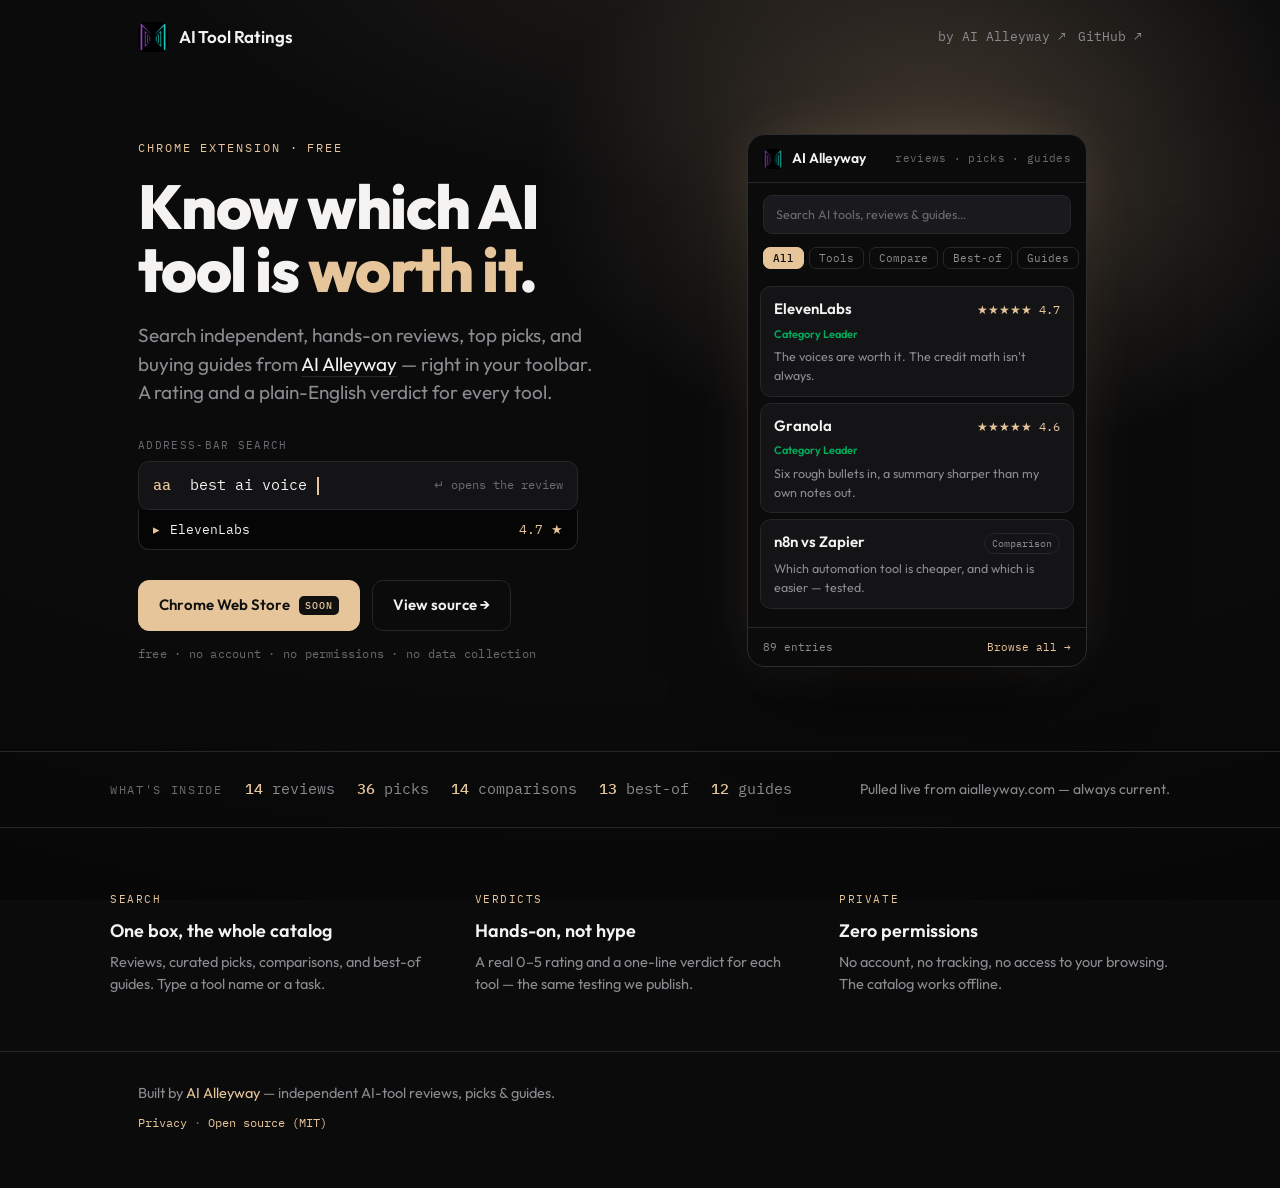
==== docs/index.html @ 55603eea "fix(landing): filter chips — no-wrap + tighten (Best-of broke at its hyphen) 'Best-of' was breaking " ====
<!DOCTYPE html>
<html lang="en">
  <head>
    <meta charset="UTF-8" />
    <meta name="viewport" content="width=device-width, initial-scale=1.0" />
    <title>AI Tool Ratings — a free Chrome extension by AI Alleyway</title>
    <meta
      name="description"
      content="Search independent AI-tool reviews, top picks, and buying guides from your Chrome toolbar. Hands-on ratings and verdicts, zero tracking. Free, by AI Alleyway."
    />
    <link rel="icon" href="assets/logo.png" />
    <meta property="og:title" content="AI Tool Ratings — free Chrome extension" />
    <meta property="og:description" content="Independent AI-tool reviews, picks, and guides, one click away in Chrome. Free, by AI Alleyway." />
    <link rel="preconnect" href="https://fonts.googleapis.com" />
    <link rel="preconnect" href="https://fonts.gstatic.com" crossorigin />
    <link
      href="https://fonts.googleapis.com/css2?family=Outfit:wght@400;500;600;700;800&family=IBM+Plex+Mono:wght@400;500&display=swap"
      rel="stylesheet"
    />
    <style>
      :root {
        --void: #0b0b0c;
        --deep: #050506;
        --panel: #141417;
        --panel-2: #1a1a1e;
        --line: #26262b;
        --polar: #f4f3f1;
        --ash: #8b8b90;
        --ash-dim: #6a6a6f;
        --amber: #e7c59a;
        --green: #00ac5c;
        --sans: "Outfit", ui-sans-serif, system-ui, -apple-system, "Segoe UI", Roboto, sans-serif;
        --mono: "IBM Plex Mono", ui-monospace, "SF Mono", Menlo, Consolas, monospace;
      }
      * { box-sizing: border-box; margin: 0; padding: 0; }
      html { scroll-behavior: smooth; }
      body {
        font-family: var(--sans);
        color: var(--polar);
        /* The streetlight: one warm amber pool over the product (upper-right),
           a faint spill from top, and a vignette pulling the corners into night. */
        background:
          radial-gradient(46% 44% at 74% 20%, rgba(231, 197, 154, 0.26), rgba(231, 197, 154, 0.07) 46%, transparent 70%),
          radial-gradient(80% 50% at 60% -8%, rgba(231, 197, 154, 0.10), transparent 60%),
          radial-gradient(150% 120% at 50% 8%, transparent 54%, rgba(0, 0, 0, 0.6)),
          var(--void);
        background-attachment: fixed;
        min-height: 100vh;
        -webkit-font-smoothing: antialiased;
        text-rendering: optimizeLegibility;
        line-height: 1.5;
      }
      a { color: var(--amber); text-decoration: none; }
      a:hover { text-decoration: underline; text-underline-offset: 3px; }
      .wrap { max-width: 1060px; margin: 0 auto; padding: 0 28px; }
      .mono { font-family: var(--mono); }
      .eyebrow {
        font-family: var(--mono);
        font-size: 12px;
        letter-spacing: 0.16em;
        text-transform: uppercase;
        color: var(--amber);
      }

      /* ---- nav ---- */
      nav {
        display: flex; align-items: center; gap: 12px;
        max-width: 1060px; margin: 0 auto; padding: 22px 28px;
      }
      .brand { display: flex; align-items: center; gap: 11px; }
      .brand img { width: 30px; height: 30px; border-radius: 8px; }
      .brand b { font-weight: 600; font-size: 17px; letter-spacing: -0.01em; }
      nav .spacer { flex: 1; }
      nav .navlink { font-family: var(--mono); font-size: 13px; color: var(--ash); }
      nav .navlink:hover { color: var(--polar); text-decoration: none; }

      /* ---- hero ---- */
      .hero { display: grid; grid-template-columns: 1.05fr 0.95fr; gap: 56px; align-items: center; padding: 60px 0 40px; }
      .hero h1 {
        font-weight: 800; font-size: clamp(38px, 5.4vw, 62px); line-height: 1.02;
        letter-spacing: -0.025em; margin: 18px 0 0;
      }
      .hero h1 .lit { color: var(--amber); }
      .hero .sub { color: var(--ash); font-size: 19px; max-width: 460px; margin-top: 20px; }
      .hero .sub a { color: var(--polar); border-bottom: 1px solid var(--line); }

      /* omnibox demo — the one interaction unique to this extension */
      .omni { margin-top: 30px; max-width: 440px; }
      .omni .cap { font-family: var(--mono); font-size: 11px; letter-spacing: 0.12em; text-transform: uppercase; color: var(--ash-dim); margin-bottom: 8px; }
      .omni .bar {
        display: flex; align-items: center; gap: 10px;
        background: var(--panel); border: 1px solid var(--line); border-radius: 11px;
        padding: 12px 14px; font-family: var(--mono); font-size: 15px;
      }
      .omni .kbd { color: var(--amber); font-weight: 500; }
      .omni .typed { color: var(--polar); }
      .omni .caret { width: 2px; height: 18px; background: var(--amber); display: inline-block; animation: blink 1.1s steps(1) infinite; }
      .omni .hint { margin-left: auto; color: var(--ash-dim); font-size: 12px; }
      .omni .drop {
        border: 1px solid var(--line); border-top: none;
        border-radius: 0 0 11px 11px; background: var(--deep);
        padding: 10px 14px; display: flex; align-items: center; gap: 10px;
        font-family: var(--mono); font-size: 13px;
      }
      .omni .drop .go { color: var(--amber); }
      .omni .drop .nm { color: var(--polar); }
      .omni .drop .sc { color: var(--amber); margin-left: auto; }
      .omni .drop .vd { color: var(--ash); }

      .cta { display: flex; gap: 12px; flex-wrap: wrap; margin-top: 30px; align-items: center; }
      .btn {
        display: inline-flex; align-items: center; gap: 9px;
        padding: 13px 20px; border-radius: 11px; font-weight: 600; font-size: 15px;
        border: 1px solid var(--line);
      }
      .btn--primary { background: var(--amber); color: #101010; border-color: var(--amber); }
      .btn--primary .tag {
        font-family: var(--mono); font-size: 10px; letter-spacing: 0.1em; font-weight: 500;
        background: #101010; color: var(--amber); padding: 2px 6px; border-radius: 5px;
      }
      .btn--ghost { color: var(--polar); }
      .btn--ghost:hover { border-color: var(--ash); text-decoration: none; }
      .microline { font-family: var(--mono); font-size: 12px; color: var(--ash-dim); margin-top: 14px; letter-spacing: 0.02em; }

      /* ---- popup product mock (lit by the streetlight) ---- */
      .stage { display: flex; justify-content: center; }
      .popup {
        width: 340px; background: var(--void);
        border: 1px solid #2c2c32; border-radius: 18px; overflow: hidden;
        box-shadow: 0 40px 90px -30px rgba(0, 0, 0, 0.9), 0 0 60px -18px rgba(231, 197, 154, 0.28);
      }
      .popup .ph { display: flex; align-items: center; gap: 9px; padding: 13px 15px; border-bottom: 1px solid var(--line); }
      .popup .ph img { width: 20px; height: 20px; border-radius: 6px; }
      .popup .ph b { font-size: 14px; font-weight: 600; }
      .popup .ph .r { margin-left: auto; font-family: var(--mono); font-size: 10.5px; color: var(--ash-dim); letter-spacing: 0.03em; }
      .popup .search { margin: 12px 15px 0; padding: 9px 12px; border: 1px solid var(--line); border-radius: 9px; background: var(--panel-2); color: var(--ash-dim); font-size: 12.5px; }
      .popup .chips { display: flex; gap: 5px; padding: 13px 15px 5px; }
      .popup .chip {
        font-family: var(--mono); font-size: 10.5px; line-height: 1;
        padding: 5px 9px; border-radius: 7px; border: 1px solid var(--line);
        color: var(--ash); white-space: nowrap;
      }
      .popup .chip.on { background: var(--amber); border-color: var(--amber); color: #101010; font-weight: 500; }
      .popup .cards { padding: 6px 12px 12px; }
      .card { border: 1px solid var(--line); border-radius: 11px; background: var(--panel); padding: 11px 13px; margin: 6px 0; }
      .card .row { display: flex; align-items: baseline; justify-content: space-between; gap: 8px; }
      .card .nm { font-weight: 600; font-size: 15px; }
      .card .rt { font-family: var(--mono); font-size: 12px; color: var(--amber); white-space: nowrap; }
      .card .lbl { color: var(--green); font-size: 11px; font-weight: 600; margin-top: 5px; }
      .card .tag { font-family: var(--mono); font-size: 10px; color: var(--ash); border: 1px solid var(--line); border-radius: 999px; padding: 2px 7px; }
      .card .vd { color: var(--ash); font-size: 12.5px; margin-top: 5px; }
      .popup .pf { display: flex; justify-content: space-between; align-items: center; padding: 11px 15px; border-top: 1px solid var(--line); font-family: var(--mono); font-size: 11px; }
      .popup .pf .c { color: var(--ash); }
      .popup .pf .b { color: var(--amber); }

      /* ---- taxonomy band (the real product structure) ---- */
      .band { border-top: 1px solid var(--line); border-bottom: 1px solid var(--line); margin-top: 44px; }
      .band .inner { display: flex; flex-wrap: wrap; align-items: baseline; gap: 10px 22px; padding: 26px 0; }
      .band .lead { font-family: var(--mono); font-size: 12px; letter-spacing: 0.14em; text-transform: uppercase; color: var(--ash-dim); }
      .band .stat { font-family: var(--mono); font-size: 15px; color: var(--polar); }
      .band .stat b { color: var(--amber); font-weight: 500; }
      .band .stat .u { color: var(--ash); }
      .band .note { margin-left: auto; font-size: 14px; color: var(--ash); }

      /* ---- value row ---- */
      .values { display: grid; grid-template-columns: repeat(3, 1fr); gap: 34px; padding: 56px 0; }
      .value .k { font-family: var(--mono); font-size: 11px; letter-spacing: 0.14em; text-transform: uppercase; color: var(--amber); }
      .value h3 { font-size: 18px; font-weight: 600; margin-top: 10px; }
      .value p { color: var(--ash); font-size: 14.5px; margin-top: 7px; }

      /* ---- footer ---- */
      footer { border-top: 1px solid var(--line); padding: 30px 0 56px; color: var(--ash); font-size: 14.5px; }
      footer .fl { display: flex; flex-wrap: wrap; gap: 8px 18px; align-items: center; }
      footer .fl .sep { color: var(--ash-dim); }
      footer .meta { margin-top: 10px; font-family: var(--mono); font-size: 12px; color: var(--ash-dim); }

      /* ---- motion ---- */
      @keyframes blink { 0%, 50% { opacity: 1; } 51%, 100% { opacity: 0; } }
      @keyframes rise { from { opacity: 0; transform: translateY(14px); } to { opacity: 1; transform: none; } }
      .rise { animation: rise 0.7s cubic-bezier(0.2, 0.7, 0.2, 1) both; }
      .d1 { animation-delay: 0.05s; } .d2 { animation-delay: 0.13s; } .d3 { animation-delay: 0.21s; } .d4 { animation-delay: 0.29s; }
      :focus-visible { outline: 2px solid var(--amber); outline-offset: 3px; border-radius: 4px; }
      @media (prefers-reduced-motion: reduce) {
        .rise { animation: none; }
        .omni .caret { animation: none; }
        html { scroll-behavior: auto; }
      }

      /* ---- responsive ---- */
      @media (max-width: 860px) {
        .hero { grid-template-columns: 1fr; gap: 44px; padding: 40px 0 24px; }
        .stage { order: -1; }
        .values { grid-template-columns: 1fr; gap: 26px; padding: 44px 0; }
        .band .note { margin-left: 0; width: 100%; }
      }
    </style>
  </head>
  <body>
    <nav>
      <span class="brand"><img src="assets/logo.png" alt="AI Alleyway" /><b>AI Tool Ratings</b></span>
      <span class="spacer"></span>
      <a class="navlink" href="https://aialleyway.com">by AI Alleyway ↗</a>
      <a class="navlink" href="https://github.com/ai-alleyway/ai-tool-ratings">GitHub ↗</a>
    </nav>

    <main class="wrap">
      <section class="hero">
        <div class="hero-copy">
          <p class="eyebrow rise d1">Chrome extension · Free</p>
          <h1 class="rise d1">Know which AI tool is <span class="lit">worth it</span>.</h1>
          <p class="sub rise d2">
            Search independent, hands-on reviews, top picks, and buying guides from
            <a href="https://aialleyway.com">AI Alleyway</a> — right in your toolbar. A rating and a
            plain-English verdict for every tool.
          </p>

          <div class="omni rise d3">
            <p class="cap">Address-bar search</p>
            <div class="bar">
              <span class="kbd">aa</span><span class="typed">&nbsp;best ai voice</span><span class="caret"></span>
              <span class="hint">↵ opens the review</span>
            </div>
            <div class="drop">
              <span class="go">▸</span><span class="nm">ElevenLabs</span>
              <span class="sc">4.7 ★</span>
            </div>
          </div>

          <div class="cta rise d4">
            <span class="btn btn--primary">Chrome Web Store <span class="tag">SOON</span></span>
            <a class="btn btn--ghost" href="https://github.com/ai-alleyway/ai-tool-ratings">View source →</a>
          </div>
          <p class="microline rise d4">free · no account · no permissions · no data collection</p>
        </div>

        <div class="stage rise d3">
          <div class="popup" role="img" aria-label="The AI Tool Ratings popup: search results with ratings and verdicts.">
            <div class="ph">
              <img src="assets/logo.png" alt="" />
              <b>AI Alleyway</b>
              <span class="r">reviews · picks · guides</span>
            </div>
            <div class="search">Search AI tools, reviews &amp; guides…</div>
            <div class="chips">
              <span class="chip on">All</span><span class="chip">Tools</span><span class="chip">Compare</span><span class="chip">Best-of</span><span class="chip">Guides</span>
            </div>
            <div class="cards">
              <div class="card">
                <div class="row"><span class="nm">ElevenLabs</span><span class="rt">★★★★★ 4.7</span></div>
                <div class="lbl">Category Leader</div>
                <div class="vd">The voices are worth it. The credit math isn't always.</div>
              </div>
              <div class="card">
                <div class="row"><span class="nm">Granola</span><span class="rt">★★★★★ 4.6</span></div>
                <div class="lbl">Category Leader</div>
                <div class="vd">Six rough bullets in, a summary sharper than my own notes out.</div>
              </div>
              <div class="card">
                <div class="row"><span class="nm">n8n vs Zapier</span><span class="tag">Comparison</span></div>
                <div class="vd">Which automation tool is cheaper, and which is easier — tested.</div>
              </div>
            </div>
            <div class="pf"><span class="c">89 entries</span><span class="b">Browse all →</span></div>
          </div>
        </div>
      </section>
    </main>

    <section class="band">
      <div class="wrap inner">
        <span class="lead">What's inside</span>
        <span class="stat"><b>14</b> <span class="u">reviews</span></span>
        <span class="stat"><b>36</b> <span class="u">picks</span></span>
        <span class="stat"><b>14</b> <span class="u">comparisons</span></span>
        <span class="stat"><b>13</b> <span class="u">best-of</span></span>
        <span class="stat"><b>12</b> <span class="u">guides</span></span>
        <span class="note">Pulled live from aialleyway.com — always current.</span>
      </div>
    </section>

    <section class="wrap values">
      <div class="value">
        <p class="k">Search</p>
        <h3>One box, the whole catalog</h3>
        <p>Reviews, curated picks, comparisons, and best-of guides. Type a tool name or a task.</p>
      </div>
      <div class="value">
        <p class="k">Verdicts</p>
        <h3>Hands-on, not hype</h3>
        <p>A real 0–5 rating and a one-line verdict for each tool — the same testing we publish.</p>
      </div>
      <div class="value">
        <p class="k">Private</p>
        <h3>Zero permissions</h3>
        <p>No account, no tracking, no access to your browsing. The catalog works offline.</p>
      </div>
    </section>

    <footer>
      <div class="wrap">
        <div class="fl">
          <span>Built by <a href="https://aialleyway.com">AI Alleyway</a> — independent AI-tool reviews, picks &amp; guides.</span>
        </div>
        <p class="meta">
          <a href="https://github.com/ai-alleyway/ai-tool-ratings/blob/main/PRIVACY.md">Privacy</a>
          <span> · </span>
          <a href="https://github.com/ai-alleyway/ai-tool-ratings">Open source (MIT)</a>
        </p>
      </div>
    </footer>
  </body>
</html>
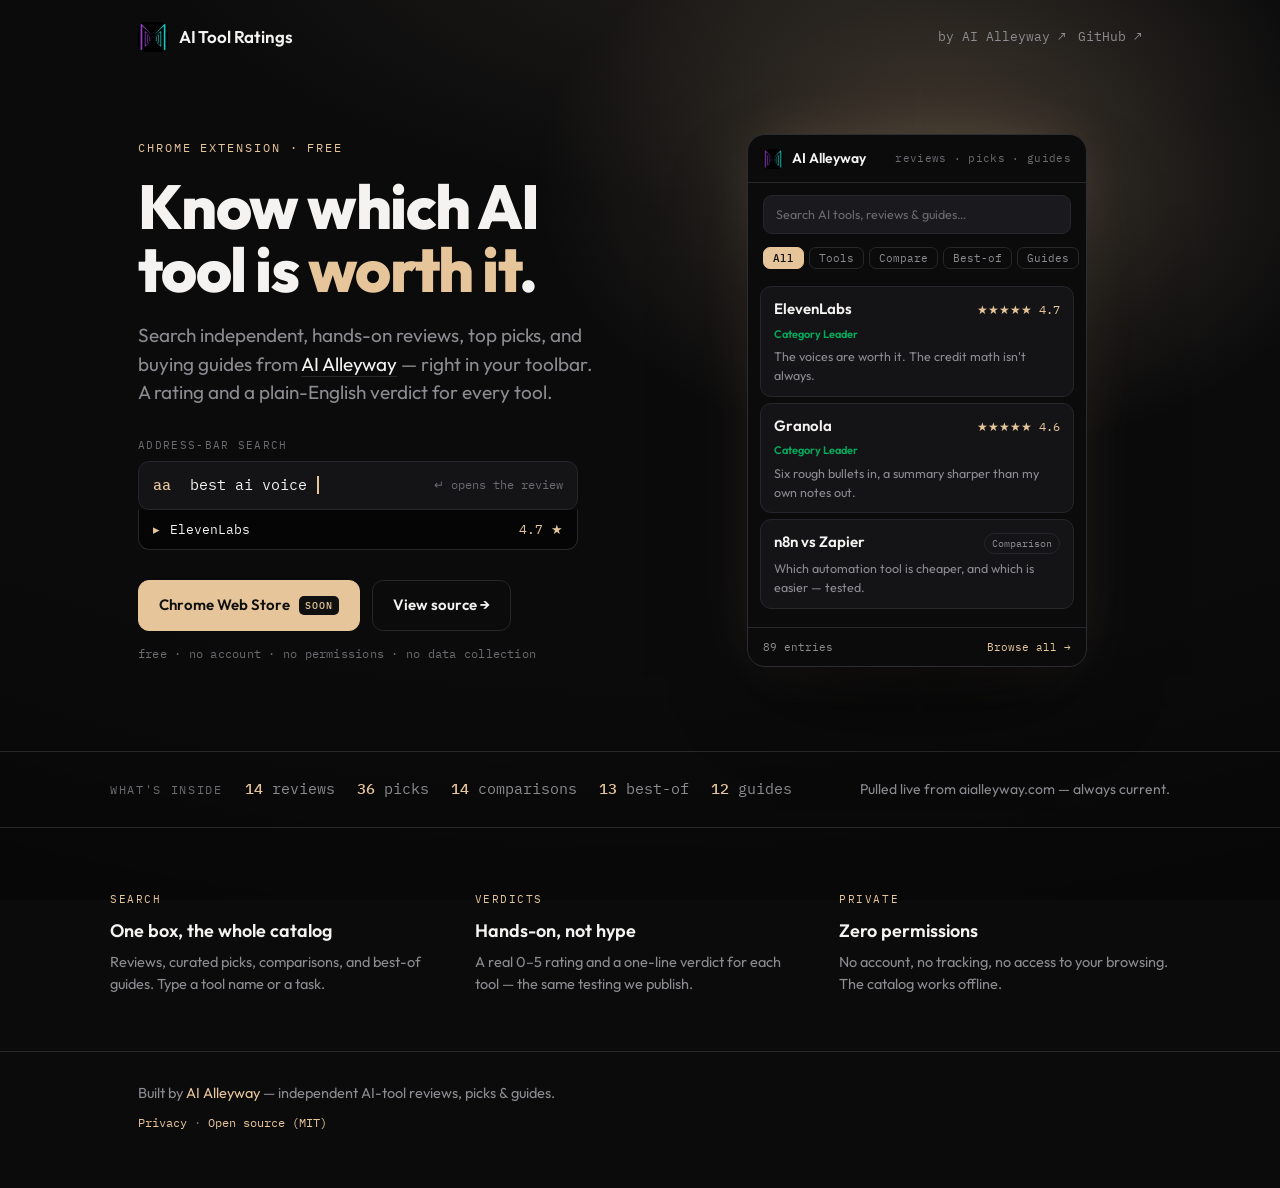
==== commit 8e59aca6: "fix(landing): responsive — nav wrap, product order, popup overflow Mobile fixes: wordmark + nav link" ====
--- a/docs/index.html
+++ b/docs/index.html
@@ -69,9 +69,9 @@
       }
       .brand { display: flex; align-items: center; gap: 11px; }
       .brand img { width: 30px; height: 30px; border-radius: 8px; }
-      .brand b { font-weight: 600; font-size: 17px; letter-spacing: -0.01em; }
+      .brand b { font-weight: 600; font-size: 17px; letter-spacing: -0.01em; white-space: nowrap; }
       nav .spacer { flex: 1; }
-      nav .navlink { font-family: var(--mono); font-size: 13px; color: var(--ash); }
+      nav .navlink { font-family: var(--mono); font-size: 13px; color: var(--ash); white-space: nowrap; }
       nav .navlink:hover { color: var(--polar); text-decoration: none; }
 
       /* ---- hero ---- */
@@ -125,7 +125,7 @@
       /* ---- popup product mock (lit by the streetlight) ---- */
       .stage { display: flex; justify-content: center; }
       .popup {
-        width: 340px; background: var(--void);
+        width: min(340px, 100%); background: var(--void);
         border: 1px solid #2c2c32; border-radius: 18px; overflow: hidden;
         box-shadow: 0 40px 90px -30px rgba(0, 0, 0, 0.9), 0 0 60px -18px rgba(231, 197, 154, 0.28);
       }
@@ -188,10 +188,20 @@
 
       /* ---- responsive ---- */
       @media (max-width: 860px) {
-        .hero { grid-template-columns: 1fr; gap: 44px; padding: 40px 0 24px; }
-        .stage { order: -1; }
+        .hero { grid-template-columns: 1fr; gap: 38px; padding: 30px 0 24px; }
+        .stage { justify-content: flex-start; }
         .values { grid-template-columns: 1fr; gap: 26px; padding: 44px 0; }
+        .band .inner { gap: 8px 18px; }
         .band .note { margin-left: 0; width: 100%; }
+      }
+      @media (max-width: 540px) {
+        .wrap { padding: 0 20px; }
+        nav { padding: 18px 20px; gap: 10px; }
+        nav .navlink.byaa { display: none; }
+        .hero h1 { font-size: clamp(32px, 8.5vw, 42px); }
+        .hero .sub, .omni { max-width: 100%; }
+        .brand img { width: 26px; height: 26px; }
+        .brand b { font-size: 16px; }
       }
     </style>
   </head>
@@ -199,7 +209,7 @@
     <nav>
       <span class="brand"><img src="assets/logo.png" alt="AI Alleyway" /><b>AI Tool Ratings</b></span>
       <span class="spacer"></span>
-      <a class="navlink" href="https://aialleyway.com">by AI Alleyway ↗</a>
+      <a class="navlink byaa" href="https://aialleyway.com">by AI Alleyway ↗</a>
       <a class="navlink" href="https://github.com/ai-alleyway/ai-tool-ratings">GitHub ↗</a>
     </nav>
 
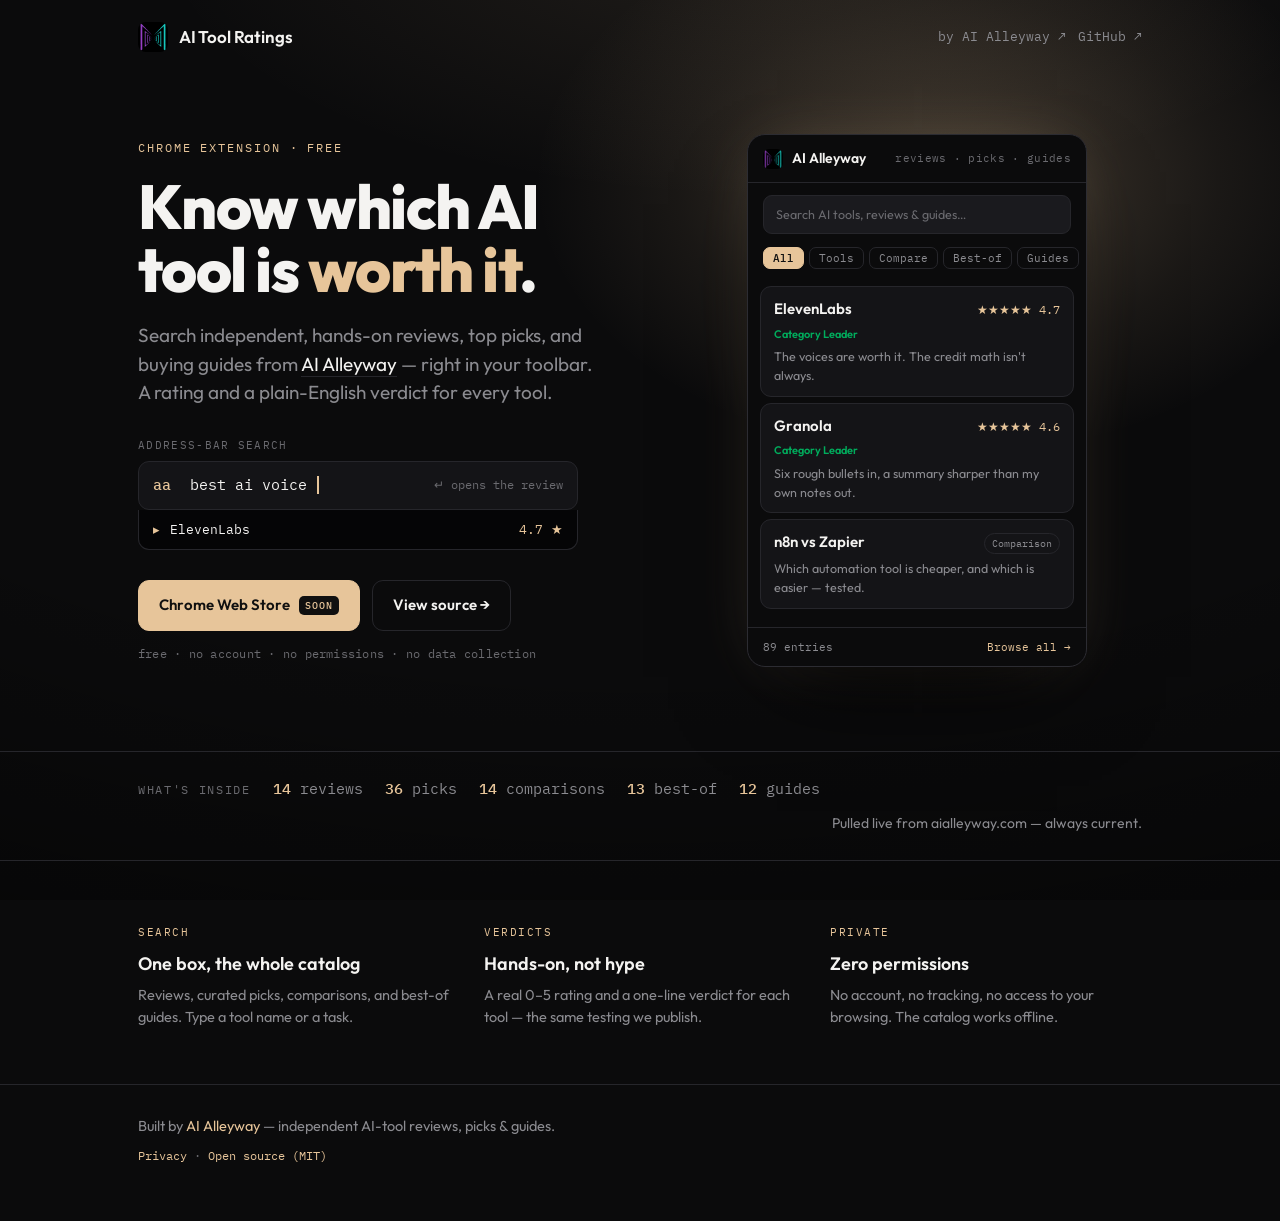
==== commit fa4adeea: "fix(landing): restore left padding on band + value sections (specificity trap) .band .inner and .val" ====
--- a/docs/index.html
+++ b/docs/index.html
@@ -93,7 +93,7 @@
         padding: 12px 14px; font-family: var(--mono); font-size: 15px;
       }
       .omni .kbd { color: var(--amber); font-weight: 500; }
-      .omni .typed { color: var(--polar); }
+      .omni .typed { color: var(--polar); white-space: nowrap; }
       .omni .caret { width: 2px; height: 18px; background: var(--amber); display: inline-block; animation: blink 1.1s steps(1) infinite; }
       .omni .hint { margin-left: auto; color: var(--ash-dim); font-size: 12px; }
       .omni .drop {
@@ -155,7 +155,9 @@
 
       /* ---- taxonomy band (the real product structure) ---- */
       .band { border-top: 1px solid var(--line); border-bottom: 1px solid var(--line); margin-top: 44px; }
-      .band .inner { display: flex; flex-wrap: wrap; align-items: baseline; gap: 10px 22px; padding: 26px 0; }
+      /* vertical-only padding: keep .wrap's horizontal padding (don't zero it via shorthand) */
+      .band .inner { display: flex; flex-wrap: wrap; align-items: baseline; gap: 12px 22px; padding-top: 26px; padding-bottom: 26px; }
+      .band .stats { display: flex; flex-wrap: wrap; align-items: baseline; gap: 8px 22px; }
       .band .lead { font-family: var(--mono); font-size: 12px; letter-spacing: 0.14em; text-transform: uppercase; color: var(--ash-dim); }
       .band .stat { font-family: var(--mono); font-size: 15px; color: var(--polar); }
       .band .stat b { color: var(--amber); font-weight: 500; }
@@ -163,7 +165,7 @@
       .band .note { margin-left: auto; font-size: 14px; color: var(--ash); }
 
       /* ---- value row ---- */
-      .values { display: grid; grid-template-columns: repeat(3, 1fr); gap: 34px; padding: 56px 0; }
+      .values { display: grid; grid-template-columns: repeat(3, 1fr); gap: 34px; padding-top: 56px; padding-bottom: 56px; }
       .value .k { font-family: var(--mono); font-size: 11px; letter-spacing: 0.14em; text-transform: uppercase; color: var(--amber); }
       .value h3 { font-size: 18px; font-weight: 600; margin-top: 10px; }
       .value p { color: var(--ash); font-size: 14.5px; margin-top: 7px; }
@@ -190,9 +192,9 @@
       @media (max-width: 860px) {
         .hero { grid-template-columns: 1fr; gap: 38px; padding: 30px 0 24px; }
         .stage { justify-content: flex-start; }
-        .values { grid-template-columns: 1fr; gap: 26px; padding: 44px 0; }
-        .band .inner { gap: 8px 18px; }
-        .band .note { margin-left: 0; width: 100%; }
+        .values { grid-template-columns: 1fr; gap: 26px; padding-top: 44px; padding-bottom: 44px; }
+        .band .inner { flex-direction: column; align-items: flex-start; gap: 14px; }
+        .band .note { margin-left: 0; }
       }
       @media (max-width: 540px) {
         .wrap { padding: 0 20px; }
@@ -202,6 +204,8 @@
         .hero .sub, .omni { max-width: 100%; }
         .brand img { width: 26px; height: 26px; }
         .brand b { font-size: 16px; }
+        .omni .hint { display: none; }
+        .band .stats { gap: 10px 20px; }
       }
     </style>
   </head>
@@ -279,11 +283,13 @@
     <section class="band">
       <div class="wrap inner">
         <span class="lead">What's inside</span>
-        <span class="stat"><b>14</b> <span class="u">reviews</span></span>
-        <span class="stat"><b>36</b> <span class="u">picks</span></span>
-        <span class="stat"><b>14</b> <span class="u">comparisons</span></span>
-        <span class="stat"><b>13</b> <span class="u">best-of</span></span>
-        <span class="stat"><b>12</b> <span class="u">guides</span></span>
+        <div class="stats">
+          <span class="stat"><b>14</b> <span class="u">reviews</span></span>
+          <span class="stat"><b>36</b> <span class="u">picks</span></span>
+          <span class="stat"><b>14</b> <span class="u">comparisons</span></span>
+          <span class="stat"><b>13</b> <span class="u">best-of</span></span>
+          <span class="stat"><b>12</b> <span class="u">guides</span></span>
+        </div>
         <span class="note">Pulled live from aialleyway.com — always current.</span>
       </div>
     </section>
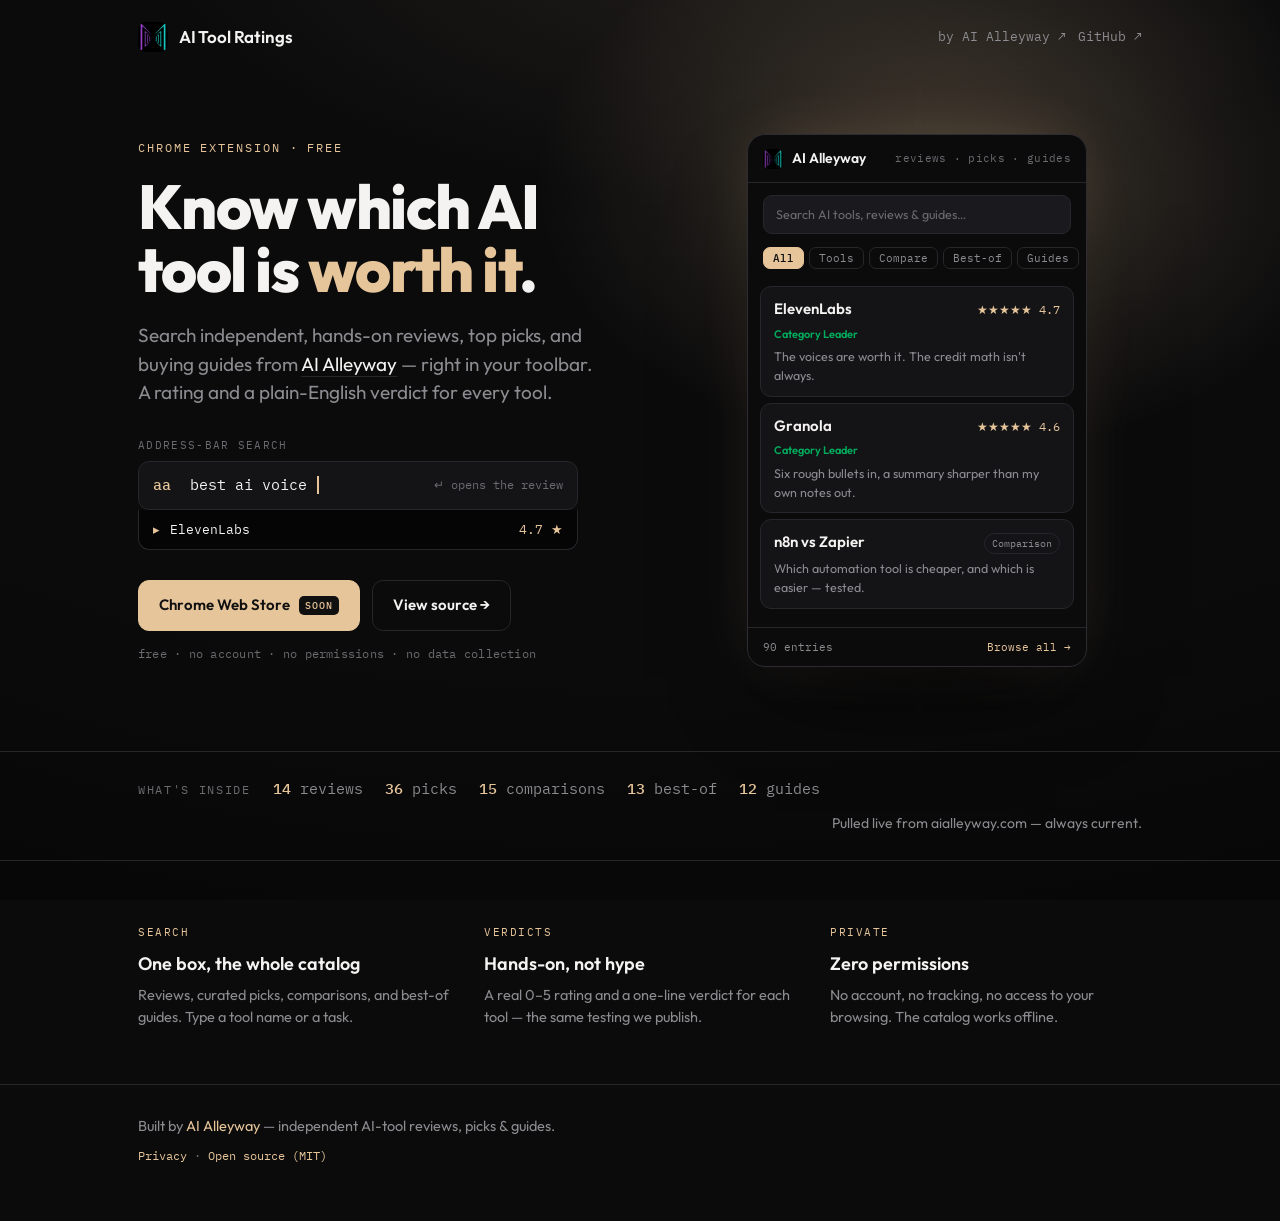
==== commit 18680f27: "feat(landing): live counts from the catalog endpoint The 'What's inside' band + popup 'N entries' no" ====
--- a/docs/index.html
+++ b/docs/index.html
@@ -274,7 +274,7 @@
                 <div class="vd">Which automation tool is cheaper, and which is easier — tested.</div>
               </div>
             </div>
-            <div class="pf"><span class="c">89 entries</span><span class="b">Browse all →</span></div>
+            <div class="pf"><span class="c" data-count="total" data-fmt="entries">90 entries</span><span class="b">Browse all →</span></div>
           </div>
         </div>
       </section>
@@ -284,11 +284,11 @@
       <div class="wrap inner">
         <span class="lead">What's inside</span>
         <div class="stats">
-          <span class="stat"><b>14</b> <span class="u">reviews</span></span>
-          <span class="stat"><b>36</b> <span class="u">picks</span></span>
-          <span class="stat"><b>14</b> <span class="u">comparisons</span></span>
-          <span class="stat"><b>13</b> <span class="u">best-of</span></span>
-          <span class="stat"><b>12</b> <span class="u">guides</span></span>
+          <span class="stat"><b data-count="reviews">14</b> <span class="u">reviews</span></span>
+          <span class="stat"><b data-count="picks">36</b> <span class="u">picks</span></span>
+          <span class="stat"><b data-count="comparison">15</b> <span class="u">comparisons</span></span>
+          <span class="stat"><b data-count="roundup">13</b> <span class="u">best-of</span></span>
+          <span class="stat"><b data-count="guide">12</b> <span class="u">guides</span></span>
         </div>
         <span class="note">Pulled live from aialleyway.com — always current.</span>
       </div>
@@ -324,5 +324,25 @@
         </p>
       </div>
     </footer>
+
+    <script>
+      // Keep the counts live: fetch the same catalog the extension uses (CORS-open)
+      // and update every [data-count] element from its counts. Progressive
+      // enhancement — the hardcoded values remain if the fetch is blocked/offline.
+      (function () {
+        fetch("https://aialleyway.com/extension-catalog.json")
+          .then(function (r) { return r.ok ? r.json() : null; })
+          .then(function (d) {
+            var c = d && d.counts;
+            if (!c) return;
+            document.querySelectorAll("[data-count]").forEach(function (el) {
+              var v = c[el.getAttribute("data-count")];
+              if (typeof v !== "number") return;
+              el.textContent = el.dataset.fmt === "entries" ? v + " entries" : String(v);
+            });
+          })
+          .catch(function () {});
+      })();
+    </script>
   </body>
 </html>
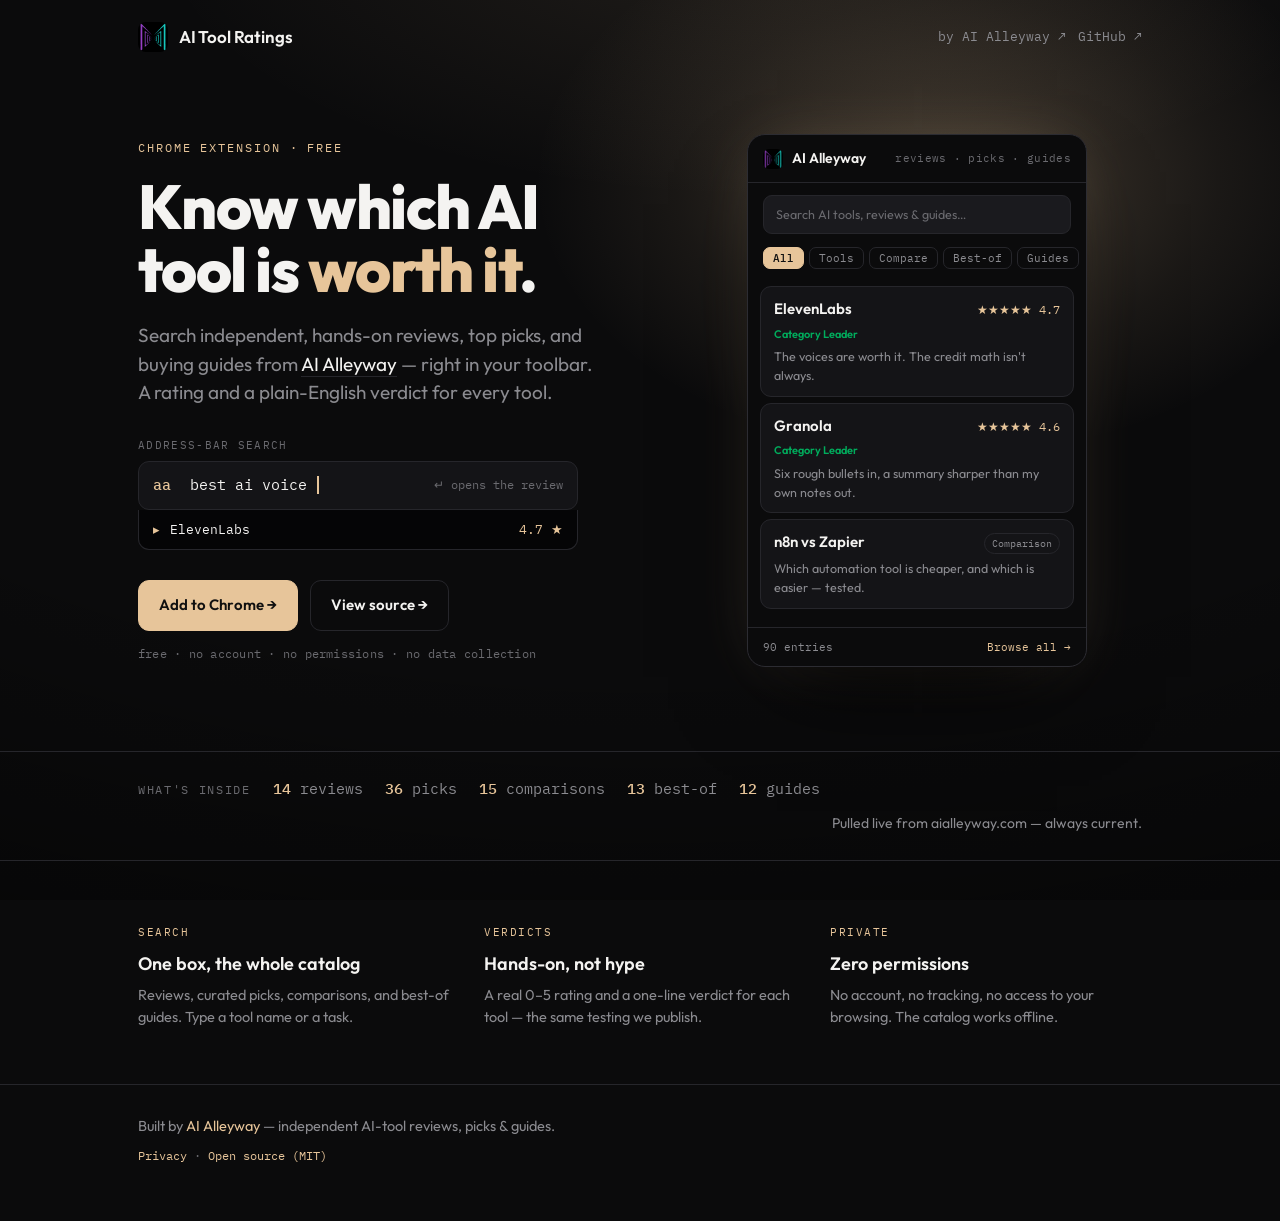
==== commit 05f8e00c: "docs(extension): wire live CWS listing + fix stale GitHub Pages catalog host Extension is live on th" ====
--- a/docs/index.html
+++ b/docs/index.html
@@ -114,10 +114,7 @@
         border: 1px solid var(--line);
       }
       .btn--primary { background: var(--amber); color: #101010; border-color: var(--amber); }
-      .btn--primary .tag {
-        font-family: var(--mono); font-size: 10px; letter-spacing: 0.1em; font-weight: 500;
-        background: #101010; color: var(--amber); padding: 2px 6px; border-radius: 5px;
-      }
+      .btn--primary:hover { text-decoration: none; filter: brightness(1.06); }
       .btn--ghost { color: var(--polar); }
       .btn--ghost:hover { border-color: var(--ash); text-decoration: none; }
       .microline { font-family: var(--mono); font-size: 12px; color: var(--ash-dim); margin-top: 14px; letter-spacing: 0.02em; }
@@ -241,7 +238,7 @@
           </div>
 
           <div class="cta rise d4">
-            <span class="btn btn--primary">Chrome Web Store <span class="tag">SOON</span></span>
+            <a class="btn btn--primary" href="https://chromewebstore.google.com/detail/ai-alleyway-%E2%80%94-ai-tool-rev/ekcdijddjcofofgnpgaclnocnmbmmmfn">Add to Chrome →</a>
             <a class="btn btn--ghost" href="https://github.com/ai-alleyway/ai-tool-ratings">View source →</a>
           </div>
           <p class="microline rise d4">free · no account · no permissions · no data collection</p>
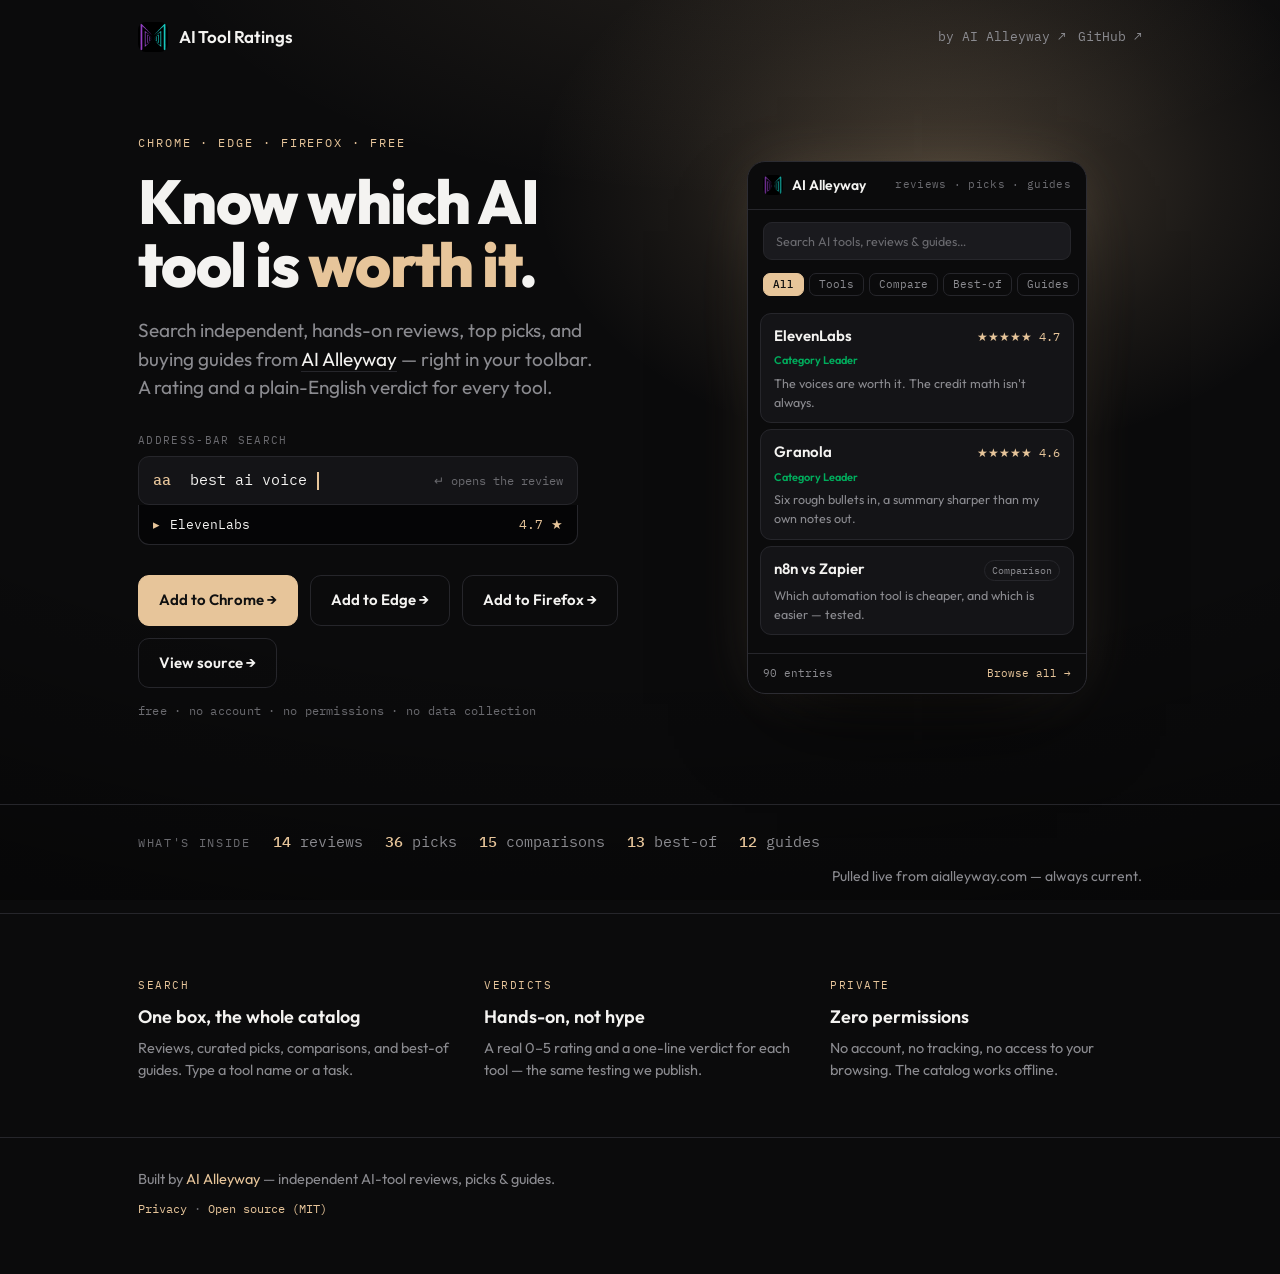
==== commit 0b574a77: "docs: list extension on Edge Add-ons + Firefox AMO, not just Chrome - README: browser-extension fram" ====
--- a/docs/index.html
+++ b/docs/index.html
@@ -3,14 +3,14 @@
   <head>
     <meta charset="UTF-8" />
     <meta name="viewport" content="width=device-width, initial-scale=1.0" />
-    <title>AI Tool Ratings — a free Chrome extension by AI Alleyway</title>
+    <title>AI Tool Ratings — a free browser extension by AI Alleyway</title>
     <meta
       name="description"
-      content="Search independent AI-tool reviews, top picks, and buying guides from your Chrome toolbar. Hands-on ratings and verdicts, zero tracking. Free, by AI Alleyway."
+      content="Search independent AI-tool reviews, top picks, and buying guides from your browser toolbar. On Chrome, Edge, and Firefox. Hands-on ratings and verdicts, zero tracking. Free, by AI Alleyway."
     />
     <link rel="icon" href="assets/logo.png" />
-    <meta property="og:title" content="AI Tool Ratings — free Chrome extension" />
-    <meta property="og:description" content="Independent AI-tool reviews, picks, and guides, one click away in Chrome. Free, by AI Alleyway." />
+    <meta property="og:title" content="AI Tool Ratings — free browser extension" />
+    <meta property="og:description" content="Independent AI-tool reviews, picks, and guides, one click away — on Chrome, Edge, and Firefox. Free, by AI Alleyway." />
     <link rel="preconnect" href="https://fonts.googleapis.com" />
     <link rel="preconnect" href="https://fonts.gstatic.com" crossorigin />
     <link
@@ -217,7 +217,7 @@
     <main class="wrap">
       <section class="hero">
         <div class="hero-copy">
-          <p class="eyebrow rise d1">Chrome extension · Free</p>
+          <p class="eyebrow rise d1">Chrome · Edge · Firefox · Free</p>
           <h1 class="rise d1">Know which AI tool is <span class="lit">worth it</span>.</h1>
           <p class="sub rise d2">
             Search independent, hands-on reviews, top picks, and buying guides from
@@ -239,6 +239,8 @@
 
           <div class="cta rise d4">
             <a class="btn btn--primary" href="https://chromewebstore.google.com/detail/ai-alleyway-%E2%80%94-ai-tool-rev/ekcdijddjcofofgnpgaclnocnmbmmmfn">Add to Chrome →</a>
+            <a class="btn btn--ghost" href="https://microsoftedge.microsoft.com/addons/detail/ai-alleyway-%E2%80%94-ai-tool-rev/hlhdamngfmhffeilgnlobmbehpfjelfa">Add to Edge →</a>
+            <a class="btn btn--ghost" href="https://addons.mozilla.org/en-US/firefox/addon/ai-alleyway-ai-tools/">Add to Firefox →</a>
             <a class="btn btn--ghost" href="https://github.com/ai-alleyway/ai-tool-ratings">View source →</a>
           </div>
           <p class="microline rise d4">free · no account · no permissions · no data collection</p>
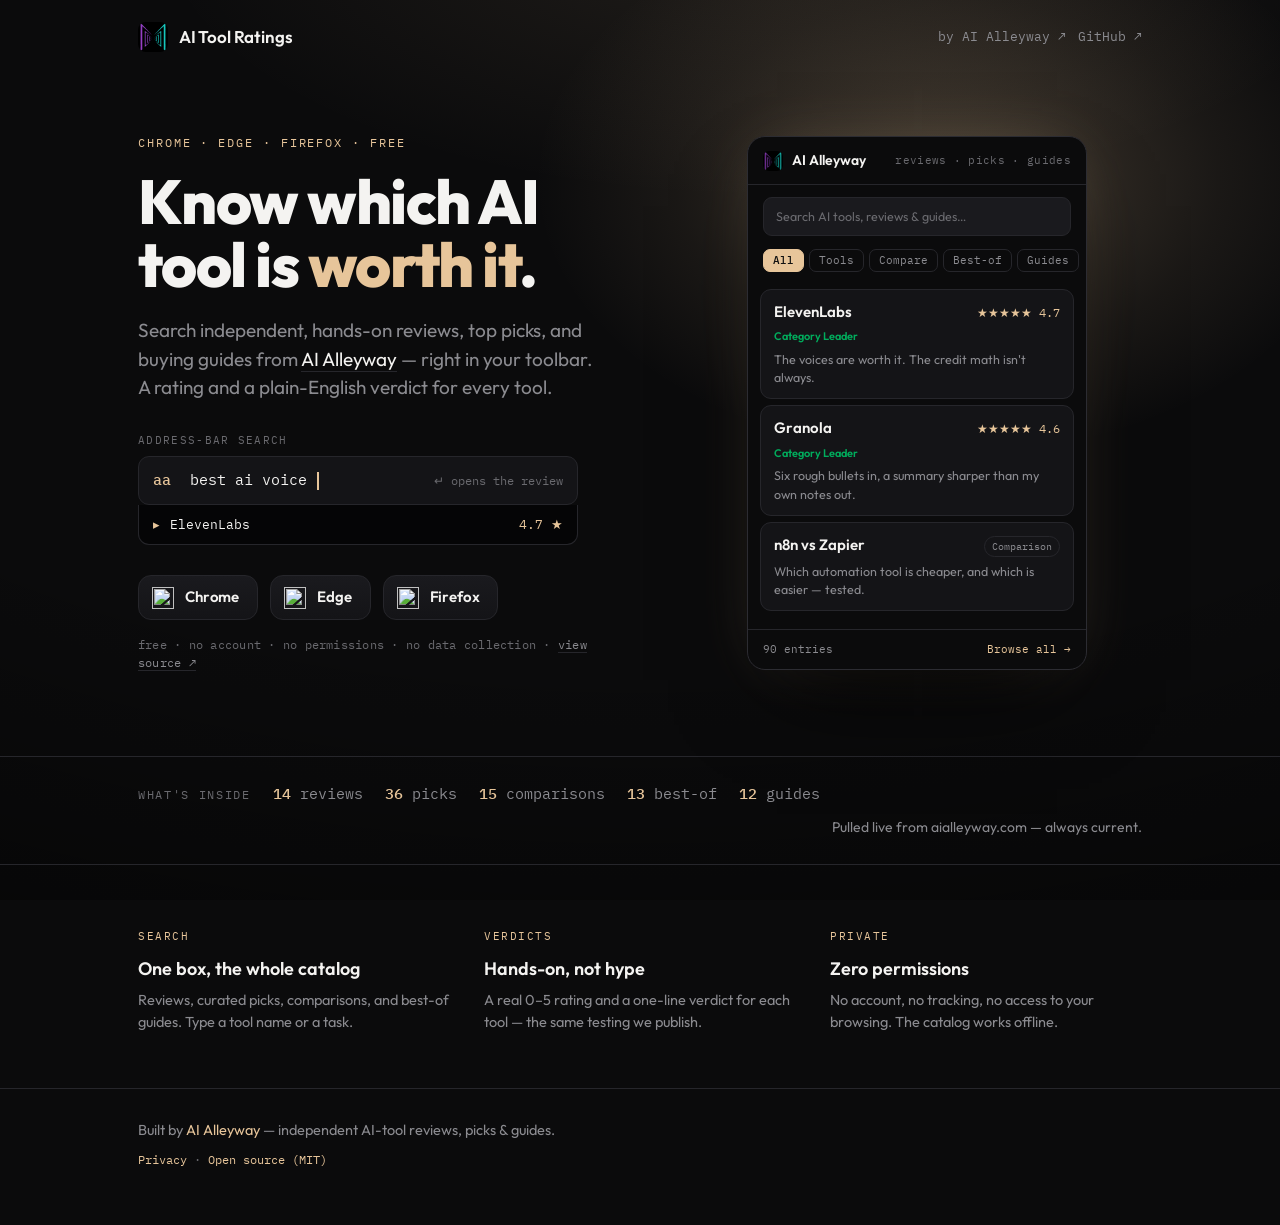
==== commit d6f27bd5: "docs: redesign install buttons as browser-logo store chips Chrome/Edge/Firefox buttons now use the C" ====
--- a/docs/index.html
+++ b/docs/index.html
@@ -107,17 +107,27 @@
       .omni .drop .sc { color: var(--amber); margin-left: auto; }
       .omni .drop .vd { color: var(--ash); }
 
-      .cta { display: flex; gap: 12px; flex-wrap: wrap; margin-top: 30px; align-items: center; }
+      .cta { display: flex; gap: 12px; flex-wrap: wrap; margin-top: 30px; align-items: stretch; }
       .btn {
-        display: inline-flex; align-items: center; gap: 9px;
-        padding: 13px 20px; border-radius: 11px; font-weight: 600; font-size: 15px;
+        display: inline-flex; align-items: center; gap: 11px;
+        padding: 10px 18px 10px 13px; border-radius: 13px; font-weight: 600; font-size: 15px;
         border: 1px solid var(--line);
       }
-      .btn--primary { background: var(--amber); color: #101010; border-color: var(--amber); }
-      .btn--primary:hover { text-decoration: none; filter: brightness(1.06); }
-      .btn--ghost { color: var(--polar); }
-      .btn--ghost:hover { border-color: var(--ash); text-decoration: none; }
-      .microline { font-family: var(--mono); font-size: 12px; color: var(--ash-dim); margin-top: 14px; letter-spacing: 0.02em; }
+      /* browser-store buttons — the brand logo is the one pop of colour on a dark chip */
+      .btn--store {
+        background: linear-gradient(180deg, var(--panel-2), var(--panel));
+        color: var(--polar);
+        transition: border-color 0.18s ease, transform 0.18s ease, box-shadow 0.18s ease;
+      }
+      .btn--store:hover {
+        border-color: #3d3d44; transform: translateY(-2px);
+        box-shadow: 0 10px 24px rgba(0, 0, 0, 0.38); text-decoration: none;
+      }
+      .btn--store img { width: 22px; height: 22px; display: block; flex: none; }
+      .btn--store b { font-weight: 600; font-size: 15px; letter-spacing: -0.01em; }
+      .microline { font-family: var(--mono); font-size: 12px; color: var(--ash-dim); margin-top: 16px; letter-spacing: 0.02em; }
+      .microline a { color: var(--ash); border-bottom: 1px solid var(--line); }
+      .microline a:hover { color: var(--polar); text-decoration: none; }
 
       /* ---- popup product mock (lit by the streetlight) ---- */
       .stage { display: flex; justify-content: center; }
@@ -238,12 +248,20 @@
           </div>
 
           <div class="cta rise d4">
-            <a class="btn btn--primary" href="https://chromewebstore.google.com/detail/ai-alleyway-%E2%80%94-ai-tool-rev/ekcdijddjcofofgnpgaclnocnmbmmmfn">Add to Chrome →</a>
-            <a class="btn btn--ghost" href="https://microsoftedge.microsoft.com/addons/detail/ai-alleyway-%E2%80%94-ai-tool-rev/hlhdamngfmhffeilgnlobmbehpfjelfa">Add to Edge →</a>
-            <a class="btn btn--ghost" href="https://addons.mozilla.org/en-US/firefox/addon/ai-alleyway-ai-tools/">Add to Firefox →</a>
-            <a class="btn btn--ghost" href="https://github.com/ai-alleyway/ai-tool-ratings">View source →</a>
+            <a class="btn btn--store" href="https://chromewebstore.google.com/detail/ai-alleyway-%E2%80%94-ai-tool-rev/ekcdijddjcofofgnpgaclnocnmbmmmfn">
+              <img src="https://cdn.aialleyway.com/tool-logos/chrome.png" alt="" width="24" height="24" />
+              <b>Chrome</b>
+            </a>
+            <a class="btn btn--store" href="https://microsoftedge.microsoft.com/addons/detail/ai-alleyway-%E2%80%94-ai-tool-rev/hlhdamngfmhffeilgnlobmbehpfjelfa">
+              <img src="https://cdn.aialleyway.com/tool-logos/edge.png" alt="" width="24" height="24" />
+              <b>Edge</b>
+            </a>
+            <a class="btn btn--store" href="https://addons.mozilla.org/en-US/firefox/addon/ai-alleyway-ai-tools/">
+              <img src="https://cdn.aialleyway.com/tool-logos/firefox.png" alt="" width="24" height="24" />
+              <b>Firefox</b>
+            </a>
           </div>
-          <p class="microline rise d4">free · no account · no permissions · no data collection</p>
+          <p class="microline rise d4">free · no account · no permissions · no data collection · <a href="https://github.com/ai-alleyway/ai-tool-ratings">view source ↗</a></p>
         </div>
 
         <div class="stage rise d3">
